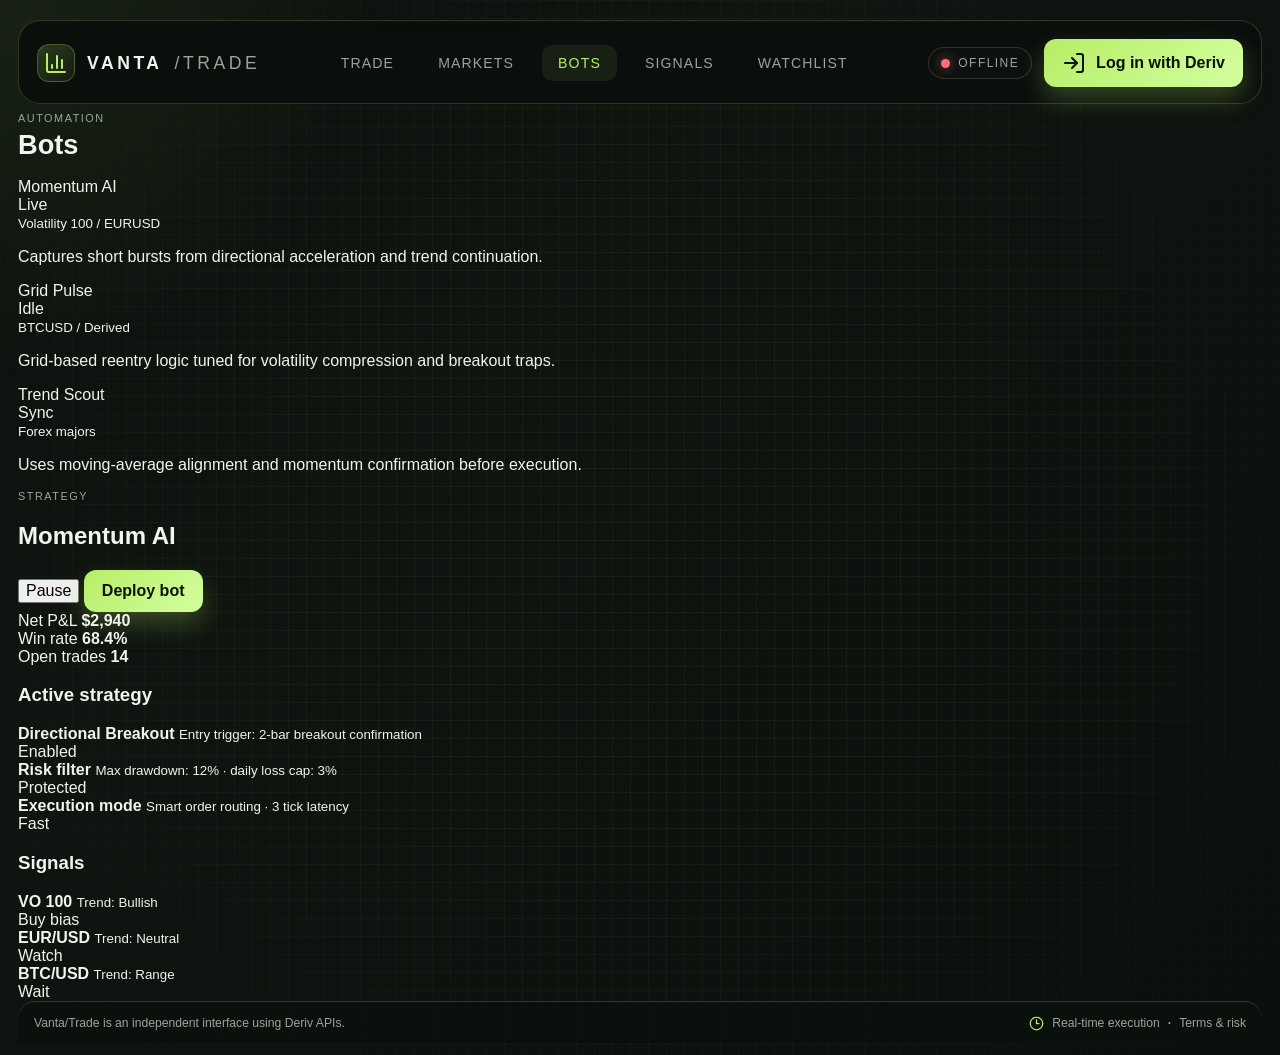
==== bots.html @ 262e4917 "7" ====
<!DOCTYPE html>
<html lang="en">
  <head>
    <meta charset="utf-8" />
    <meta name="viewport" content="width=device-width, initial-scale=1" />
    <title>Vanta/Trade — Bots</title>
    <meta name="description" content="Manage intelligent trading bots and automated strategies." />
    <meta name="theme-color" content="#111310" />
    <link rel="stylesheet" href="./assets/index-DjKOMQ6G.css" type="text/css" />
  </head>
  <body>
    <main class="terminal-shell">
      <div class="ambient-grid"></div>
      <header class="topbar">
        <button class="mobile-trigger" aria-label="Open markets">
          <svg xmlns="http://www.w3.org/2000/svg" width="24" height="24" viewBox="0 0 24 24" fill="none" stroke="currentColor" stroke-width="2" stroke-linecap="round" stroke-linejoin="round" class="lucide lucide-menu" aria-hidden="true">
            <path d="M4 5h16"></path>
            <path d="M4 12h16"></path>
            <path d="M4 19h16"></path>
          </svg>
        </button>
        <a class="brand" href="/">
          <span class="brand-mark">
            <svg xmlns="http://www.w3.org/2000/svg" width="24" height="24" viewBox="0 0 24 24" fill="none" stroke="currentColor" stroke-width="2" stroke-linecap="round" stroke-linejoin="round" class="lucide lucide-chart-column" aria-hidden="true">
              <path d="M3 3v16a2 2 0 0 0 2 2h16"></path>
              <path d="M18 17V9"></path>
              <path d="M13 17V5"></path>
              <path d="M8 17v-3"></path>
            </svg>
          </span>
          VANTA<span class="brand-thin">/TRADE</span>
        </a>
        <nav>
          <a href="index.html#terminal">Trade</a>
          <a href="index.html#markets">Markets</a>
          <a class="active" href="bots.html">Bots</a>
          <a href="signals.html">Signals</a>
          <a href="watchlist.html">Watchlist</a>
        </nav>
        <div class="top-actions">
          <div class="connection ">
            <i></i>
            OFFLINE
          </div>
          <button class="login-button">
            <svg xmlns="http://www.w3.org/2000/svg" width="24" height="24" viewBox="0 0 24 24" fill="none" stroke="currentColor" stroke-width="2" stroke-linecap="round" stroke-linejoin="round" class="lucide lucide-log-in" aria-hidden="true">
              <path d="m10 17 5-5-5-5"></path>
              <path d="M15 12H3"></path>
              <path d="M15 3h4a2 2 0 0 1 2 2v14a2 2 0 0 1-2 2h-4"></path>
            </svg>
            <span>Log in with Deriv</span>
          </button>
        </div>
      </header>

      <div class="bots-shell">
        <aside class="bots-aside">
          <div class="rail-head">
            <div>
              <span class="eyebrow">AUTOMATION</span>
              <h2>Bots</h2>
            </div>
          </div>

          <div class="bot-list">
            <div class="bot-card active">
              <div class="bot-card-header">
                <div class="bot-name">
                  <span class="bot-dot"></span>
                  <span>Momentum AI</span>
                </div>
                <span class="bot-status">Live</span>
              </div>
              <small>Volatility 100 / EURUSD</small>
              <p>Captures short bursts from directional acceleration and trend continuation.</p>
            </div>

            <div class="bot-card">
              <div class="bot-card-header">
                <div class="bot-name">
                  <span class="bot-dot"></span>
                  <span>Grid Pulse</span>
                </div>
                <span class="bot-status">Idle</span>
              </div>
              <small>BTCUSD / Derived</small>
              <p>Grid-based reentry logic tuned for volatility compression and breakout traps.</p>
            </div>

            <div class="bot-card">
              <div class="bot-card-header">
                <div class="bot-name">
                  <span class="bot-dot"></span>
                  <span>Trend Scout</span>
                </div>
                <span class="bot-status">Sync</span>
              </div>
              <small>Forex majors</small>
              <p>Uses moving-average alignment and momentum confirmation before execution.</p>
            </div>
          </div>
        </aside>

        <section class="bots-main">
          <div class="bot-header">
            <div>
              <span class="eyebrow">STRATEGY</span>
              <h1>Momentum AI</h1>
            </div>
            <div class="bot-actions">
              <button class="secondary-button">Pause</button>
              <button class="login-button">Deploy bot</button>
            </div>
          </div>

          <div class="bot-stats">
            <div class="stat-box">
              <span>Net P&amp;L</span>
              <strong>$2,940</strong>
            </div>
            <div class="stat-box">
              <span>Win rate</span>
              <strong>68.4%</strong>
            </div>
            <div class="stat-box">
              <span>Open trades</span>
              <strong>14</strong>
            </div>
          </div>

          <div class="bot-layout">
            <div class="panel-box">
              <h3>Active strategy</h3>
              <div class="strategy-row">
                <div class="strategy-meta">
                  <strong>Directional Breakout</strong>
                  <small>Entry trigger: 2-bar breakout confirmation</small>
                </div>
                <span class="pill">Enabled</span>
              </div>
              <div class="strategy-row">
                <div class="strategy-meta">
                  <strong>Risk filter</strong>
                  <small>Max drawdown: 12% · daily loss cap: 3%</small>
                </div>
                <span class="pill">Protected</span>
              </div>
              <div class="strategy-row">
                <div class="strategy-meta">
                  <strong>Execution mode</strong>
                  <small>Smart order routing · 3 tick latency</small>
                </div>
                <span class="pill">Fast</span>
              </div>
            </div>

            <div class="panel-box">
              <h3>Signals</h3>
              <div class="strategy-row">
                <div class="strategy-meta">
                  <strong>VO 100</strong>
                  <small>Trend: Bullish</small>
                </div>
                <span class="pill">Buy bias</span>
              </div>
              <div class="strategy-row">
                <div class="strategy-meta">
                  <strong>EUR/USD</strong>
                  <small>Trend: Neutral</small>
                </div>
                <span class="pill">Watch</span>
              </div>
              <div class="strategy-row">
                <div class="strategy-meta">
                  <strong>BTC/USD</strong>
                  <small>Trend: Range</small>
                </div>
                <span class="pill">Wait</span>
              </div>
            </div>
          </div>
        </section>
      </div>

      <footer>
        <span>Vanta/Trade is an independent interface using Deriv APIs.</span>
        <span>
          <svg xmlns="http://www.w3.org/2000/svg" width="24" height="24" viewBox="0 0 24 24" fill="none" stroke="currentColor" stroke-width="2" stroke-linecap="round" stroke-linejoin="round" class="lucide lucide-clock3" aria-hidden="true">
            <circle cx="12" cy="12" r="10"></circle>
            <path d="M12 6v6h4"></path>
          </svg>
          Real-time execution <b>·</b>
          <a href="https://deriv.com/terms-and-conditions/" target="_blank" rel="noreferrer">Terms &amp; risk</a>
        </span>
      </footer>
    </main>
    <script src="./assets/index-CjV58bTu.js"></script>
  </body>
</html>
---- assets/index-DjKOMQ6G.css ----
:root {
  --bg: #0b110d;
  --bg-2: #121912;
  --panel: rgba(15, 18, 15, 0.94);
  --panel-strong: rgba(19, 22, 19, 0.98);
  --panel-soft: rgba(23, 27, 24, 0.97);
  --line: rgba(168, 197, 128, 0.22);
  --line-strong: rgba(183, 237, 103, 0.26);
  --text: #f1f5ed;
  --muted: #9aa59a;
  --green: #b7ed67;
  --green-soft: rgba(183, 237, 103, 0.12);
  --green-strong: #d2ff91;
  --red: #ff6d7a;
  --amber: #f7d880;
  --shadow: 0 30px 75px rgba(0, 0, 0, 0.45);
  --radius: 20px;
}

* { box-sizing: border-box; }

html {
  scroll-behavior: smooth;
}

body {
  margin: 0;
  min-height: 100vh;
  font-family: "Manrope", Arial, sans-serif;
  background:
    radial-gradient(circle at top left, rgba(183, 237, 103, 0.08), transparent 22%),
    linear-gradient(135deg, #0b110d 0%, #0e140f 35%, #0b100d 100%);
  color: var(--text);
}

button, input, select {
  font: inherit;
}

button {
  cursor: pointer;
}

a { color: inherit; text-decoration: none; }

.terminal-shell {
  position: relative;
  max-width: 1500px;
  margin: 0 auto;
  padding: 20px 18px 12px;
}

.ambient-grid {
  position: absolute;
  inset: 0;
  background-image:
    linear-gradient(rgba(183, 237, 103, 0.06) 1px, transparent 1px),
    linear-gradient(90deg, rgba(183, 237, 103, 0.06) 1px, transparent 1px);
  background-size: 18px 18px;
  mask-image: radial-gradient(circle at center, black 30%, transparent 100%);
  pointer-events: none;
}

.topbar, .workspace, footer {
  position: relative;
  z-index: 1;
}

.topbar {
  display: flex;
  align-items: center;
  justify-content: space-between;
  min-height: 84px;
  padding: 14px 18px 12px;
  margin-bottom: 8px;
  border: 1px solid var(--line);
  border-radius: 22px;
  background: rgba(10, 15, 12, 0.92);
  backdrop-filter: blur(12px);
  box-shadow: inset 0 1px 0 rgba(255,255,255,0.02);
}

.mobile-trigger,
.close-mobile {
  display: none;
  width: 42px;
  height: 42px;
  border: 1px solid var(--line);
  border-radius: 12px;
  background: rgba(255,255,255,0.01);
  color: var(--text);
}

.brand {
  display: inline-flex;
  align-items: center;
  gap: 12px;
  font-size: 1.1rem;
  letter-spacing: 0.2em;
  font-weight: 700;
}

.brand-mark {
  display: inline-flex;
  align-items: center;
  justify-content: center;
  width: 38px;
  height: 38px;
  border-radius: 12px;
  background: linear-gradient(135deg, rgba(183, 237, 103, 0.2), rgba(183, 237, 103, 0.06));
  border: 1px solid var(--line-strong);
  color: var(--green);
}

.brand-thin {
  font-weight: 500;
  color: var(--muted);
}

.topbar nav {
  display: flex;
  align-items: center;
  gap: 12px;
  justify-content: center;
  flex: 1;
}

.topbar nav a {
  padding: 10px 16px;
  border-radius: 10px;
  color: var(--muted);
  font-size: 0.88rem;
  letter-spacing: 0.08em;
  text-transform: uppercase;
  transition: 0.2s ease;
}

.topbar nav a.active {
  color: var(--green);
  background: rgba(183, 237, 103, 0.08);
}

.top-actions {
  display: flex;
  align-items: center;
  gap: 12px;
}

.connection {
  display: inline-flex;
  align-items: center;
  gap: 8px;
  font-size: 0.75rem;
  letter-spacing: 0.12em;
  text-transform: uppercase;
  color: var(--muted);
  padding: 8px 12px;
  border: 1px solid var(--line);
  border-radius: 999px;
  background: rgba(255,255,255,0.01);
}

.connection i,
.live-label i,
.status-line i {
  display: inline-block;
  width: 9px;
  height: 9px;
  border-radius: 50%;
  background: var(--red);
  box-shadow: 0 0 12px rgba(255, 109, 122, 0.7);
}

.connection:not(.offline) i,
.live-label i,
.status-line i {
  background: var(--green);
  box-shadow: 0 0 16px rgba(183, 237, 103, 0.65);
}

.login-button, .buy-button {
  display: inline-flex;
  align-items: center;
  justify-content: center;
  gap: 10px;
  border: none;
  border-radius: 12px;
  padding: 12px 18px;
  color: #091109;
  background: linear-gradient(135deg, var(--green), #d3ff9f);
  font-weight: 700;
  box-shadow: 0 12px 26px rgba(183, 237, 103, 0.25);
}

.workspace {
  display: grid;
  grid-template-columns: 330px minmax(0, 1.3fr) 360px;
  gap: 18px;
  min-height: 760px;
  margin-bottom: 14px;
}

.market-rail,
.chart-panel,
.trade-ticket {
  background: rgba(14, 18, 16, 0.96);
  border: 1px solid var(--line);
  border-radius: var(--radius);
  box-shadow: var(--shadow);
}

.market-rail {
  padding: 18px 14px 16px;
}

.rail-head,
.ticket-head,
.instrument-head,
.chart-tools,
.market-strip {
  display: flex;
  align-items: center;
  justify-content: space-between;
}

.rail-head {
  margin-bottom: 18px;
}

.eyebrow {
  display: block;
  color: var(--muted);
  letter-spacing: 0.14em;
  font-size: 0.68rem;
  text-transform: uppercase;
}

.rail-head h2,
.ticket-head h2 {
  margin: 6px 0 0;
  font-size: 1.7rem;
  line-height: 1.1;
}

.search {
  display: flex;
  align-items: center;
  gap: 8px;
  padding: 12px 14px;
  border: 1px solid var(--line);
  border-radius: 14px;
  background: rgba(9, 11, 10, 0.8);
  margin-bottom: 16px;
}

.search svg {
  width: 18px;
  height: 18px;
  color: var(--muted);
}

.search input {
  width: 100%;
  border: none;
  background: transparent;
  color: var(--text);
  outline: none;
}

.search input::placeholder { color: var(--muted); }

.market-tabs {
  display: grid;
  grid-template-columns: repeat(4, minmax(0, 1fr));
  gap: 8px;
  margin-bottom: 14px;
}

.market-tabs button,
.contract-grid button,
.quick-stakes button,
.chart-tools button {
  border: 1px solid var(--line);
  background: rgba(255,255,255,0.02);
  color: var(--muted);
  border-radius: 10px;
  transition: 0.2s ease;
}

.market-tabs button {
  padding: 9px 8px;
  font-size: 0.72rem;
  letter-spacing: 0.08em;
  text-transform: uppercase;
}

.market-tabs button.selected,
.contract-grid button.active,
.quick-stakes button.active,
.chart-tools button.active {
  background: rgba(183, 237, 103, 0.12);
  color: var(--text);
  border-color: var(--line-strong);
  box-shadow: inset 0 0 0 1px rgba(183, 237, 103, 0.12);
}

.symbol-list {
  display: flex;
  flex-direction: column;
  gap: 8px;
}

.symbol {
  display: flex;
  align-items: center;
  gap: 10px;
  width: 100%;
  padding: 10px 10px 10px 8px;
  border: 1px solid transparent;
  border-radius: 14px;
  background: transparent;
  text-align: left;
  color: var(--text);
}

.symbol.active {
  border-color: var(--line-strong);
  background: rgba(183, 237, 103, 0.05);
}

.symbol-icon,
.asset-badge {
  display: inline-flex;
  align-items: center;
  justify-content: center;
  width: 38px;
  height: 38px;
  border-radius: 12px;
  background: rgba(183, 237, 103, 0.08);
  border: 1px solid var(--line-strong);
  color: var(--green);
  font-weight: 700;
  font-size: 0.78rem;
}

.symbol-copy {
  display: flex;
  flex-direction: column;
  flex: 1;
  gap: 2px;
}

.symbol-copy strong {
  font-size: 0.96rem;
}

.symbol-copy small {
  color: var(--muted);
}

.mini-bars {
  display: inline-flex;
  align-items: flex-end;
  gap: 3px;
  height: 24px;
}

.mini-bars i {
  display: block;
  width: 4px;
  border-radius: 99px;
  background: linear-gradient(180deg, rgba(183, 237, 103, 0.95), rgba(183, 237, 103, 0.25));
}

.mini-bars i:nth-child(1) { height: 35%; }
.mini-bars i:nth-child(2) { height: 55%; }
.mini-bars i:nth-child(3) { height: 70%; }
.mini-bars i:nth-child(4) { height: 90%; }

.rail-note {
  display: flex;
  align-items: flex-start;
  gap: 10px;
  margin-top: 18px;
  padding: 12px 10px;
  border: 1px solid var(--line);
  border-radius: 16px;
  background: rgba(183, 237, 103, 0.03);
  color: var(--muted);
}

.rail-note svg {
  width: 18px;
  height: 18px;
  color: var(--green);
  margin-top: 2px;
}

.rail-note strong {
  color: var(--text);
  display: block;
  margin-bottom: 4px;
}

.chart-panel {
  display: flex;
  flex-direction: column;
  padding: 18px 18px 16px;
  background: rgba(12, 15, 13, 0.98);
}

.instrument-head {
  padding: 4px 0 12px;
  gap: 16px;
}

.instrument-title {
  display: flex;
  align-items: center;
  gap: 12px;
  background: transparent;
  border: none;
  color: var(--text);
  padding: 0;
  text-align: left;
}

.instrument-title span {
  display: flex;
  flex-direction: column;
}

.instrument-title small {
  color: var(--muted);
  letter-spacing: 0.08em;
  text-transform: uppercase;
  font-size: 0.68rem;
}

.instrument-title strong {
  font-size: 1.4rem;
}

.market-price {
  display: flex;
  align-items: center;
  gap: 12px;
  margin-left: auto;
}

.market-price strong {
  font-size: clamp(1.8rem, 3vw, 2.6rem);
  letter-spacing: -0.05em;
}

.market-price .up,
.up {
  color: var(--green);
}

.chart-tools {
  gap: 14px;
  padding: 0 0 8px;
  color: var(--muted);
}

.chart-tools > div {
  display: flex;
  gap: 8px;
}

.chart-tools button {
  min-width: 48px;
  padding: 8px 10px;
}

.price-chart {
  position: relative;
  width: 100%;
  height: 420px;
  margin-top: 8px;
  border: 1px solid var(--line);
  border-radius: 18px;
  background: linear-gradient(180deg, rgba(9, 14, 11, 0.96), rgba(9, 14, 11, 0.88));
  overflow: hidden;
}

.price-chart svg {
  width: 100%;
  height: 100%;
  display: block;
}

.gridline {
  stroke: rgba(183, 237, 103, 0.14);
  stroke-width: 1;
}

.chartline {
  fill: none;
  stroke-width: 3;
  stroke-linecap: round;
  stroke-linejoin: round;
}

.chartline.positive {
  stroke: var(--green);
}

.chart-dot {
  stroke: var(--green);
  stroke-width: 3;
  fill: var(--green);
}

.price-flag {
  position: absolute;
  right: 18px;
  transform: translateY(-50%);
  padding: 7px 10px;
  border-radius: 10px;
  background: rgba(183, 237, 103, 0.08);
  border: 1px solid var(--line-strong);
  color: var(--green);
  font-size: 0.8rem;
  font-weight: 700;
}

.chart-footer {
  display: flex;
  align-items: center;
  gap: 18px;
  padding: 12px 4px 8px;
  color: var(--muted);
  font-size: 0.82rem;
}

.live-label {
  margin-left: auto;
  display: inline-flex;
  align-items: center;
  gap: 8px;
  color: var(--green);
  letter-spacing: 0.14em;
}

.market-strip {
  padding: 12px 14px;
  border: 1px solid var(--line);
  border-radius: 16px;
  background: rgba(255,255,255,0.02);
  gap: 14px;
}

.market-strip > div {
  flex: 1;
  display: flex;
  flex-direction: column;
  gap: 5px;
}

.market-strip span {
  color: var(--muted);
  font-size: 0.7rem;
  letter-spacing: 0.1em;
  text-transform: uppercase;
}

.market-strip strong {
  font-size: 1rem;
}

.trade-ticket {
  padding: 18px 16px 16px;
}

.ticket-head {
  margin-bottom: 20px;
}

.ticket-head svg {
  color: var(--green);
}

.field-block {
  margin-bottom: 18px;
}

.field-block label {
  display: block;
  margin-bottom: 8px;
  color: var(--muted);
  font-size: 0.8rem;
  letter-spacing: 0.08em;
  text-transform: uppercase;
}

.contract-grid {
  display: grid;
  grid-template-columns: repeat(2, minmax(0, 1fr));
  gap: 8px;
}

.contract-grid button {
  display: flex;
  align-items: center;
  justify-content: center;
  gap: 8px;
  padding: 11px 10px;
  color: var(--text);
  min-height: 52px;
}

.contract-grid button svg {
  width: 16px;
  height: 16px;
}

.field-block.split {
  display: grid;
  grid-template-columns: 1fr 1fr;
  gap: 10px;
}

.field-block input,
.field-block select {
  width: 100%;
  padding: 12px 12px;
  border-radius: 12px;
  border: 1px solid var(--line);
  background: rgba(10, 12, 11, 0.9);
  color: var(--text);
  outline: none;
}

.money-input {
  display: flex;
  align-items: center;
  border: 1px solid var(--line);
  border-radius: 12px;
  background: rgba(10, 12, 11, 0.9);
  overflow: hidden;
}

.money-input span {
  padding: 12px 10px;
  color: var(--muted);
  border-right: 1px solid var(--line);
}

.money-input input {
  flex: 1;
  border: none;
  background: transparent;
  padding: 12px 14px;
}

.quick-stakes {
  display: grid;
  grid-template-columns: repeat(4, minmax(0, 1fr));
  gap: 8px;
  margin-top: 10px;
}

.quick-stakes button {
  padding: 10px 8px;
  color: var(--text);
}

.payout-card {
  display: grid;
  grid-template-columns: 1fr 1fr;
  gap: 10px;
  padding: 14px 12px;
  margin: 12px 0 18px;
  border: 1px solid var(--line);
  border-radius: 14px;
  background: rgba(255,255,255,0.01);
}

.payout-card span {
  display: block;
  color: var(--muted);
  font-size: 0.74rem;
  margin-bottom: 6px;
}

.payout-card strong {
  font-size: 1.1rem;
}

.buy-button {
  width: 100%;
  margin-bottom: 14px;
}

.risk-copy {
  display: flex;
  align-items: flex-start;
  gap: 10px;
  color: var(--muted);
  font-size: 0.8rem;
  line-height: 1.5;
  margin: 0 0 18px;
}

.risk-copy svg {
  width: 18px;
  height: 18px;
  color: var(--green);
  margin-top: 2px;
  flex-shrink: 0;
}

.status-line {
  display: flex;
  align-items: center;
  gap: 8px;
  padding-top: 14px;
  border-top: 1px solid var(--line);
  color: var(--muted);
  font-size: 0.8rem;
  line-height: 1.4;
}

footer {
  display: flex;
  align-items: center;
  justify-content: space-between;
  gap: 12px;
  padding: 14px 16px 12px;
  color: var(--muted);
  font-size: 0.76rem;
  border-top: 1px solid var(--line);
  background: rgba(11, 17, 13, 0.8);
  border-radius: 18px 18px 0 0;
}

footer span {
  display: inline-flex;
  align-items: center;
  gap: 8px;
}

footer svg {
  width: 15px;
  height: 15px;
  color: var(--green);
}

@media (max-width: 1100px) {
  .workspace {
    grid-template-columns: 1fr;
  }

  .market-rail {
    position: fixed;
    inset: 88px auto 0 0;
    width: min(88vw, 360px);
    height: calc(100vh - 100px);
    transform: translateX(-112%);
    transition: transform 0.25s ease;
    z-index: 30;
    overflow-y: auto;
  }

  .market-rail.open {
    transform: translateX(0);
  }

  .mobile-trigger,
  .close-mobile {
    display: inline-flex;
    align-items: center;
    justify-content: center;
  }

  .chart-panel,
  .trade-ticket {
    min-width: 0;
  }

  footer {
    flex-direction: column;
    align-items: flex-start;
  }
}

@media (max-width: 720px) {
  .topbar {
    gap: 10px;
    flex-wrap: wrap;
    padding-inline: 12px;
  }

  .brand {
    letter-spacing: 0.12em;
    font-size: 0.95rem;
  }

  .topbar nav {
    display: none;
  }

  .top-actions {
    margin-left: auto;
  }

  .connection {
    display: none;
  }

  .instrument-head {
    flex-direction: column;
    align-items: flex-start;
  }

  .market-price {
    width: 100%;
    margin-left: 0;
    justify-content: space-between;
  }

  .contract-grid,
  .field-block.split,
  .quick-stakes,
  .payout-card {
    grid-template-columns: 1fr;
  }

  .chart-tools {
    flex-wrap: wrap;
  }

  .price-chart {
    height: 300px;
  }
}
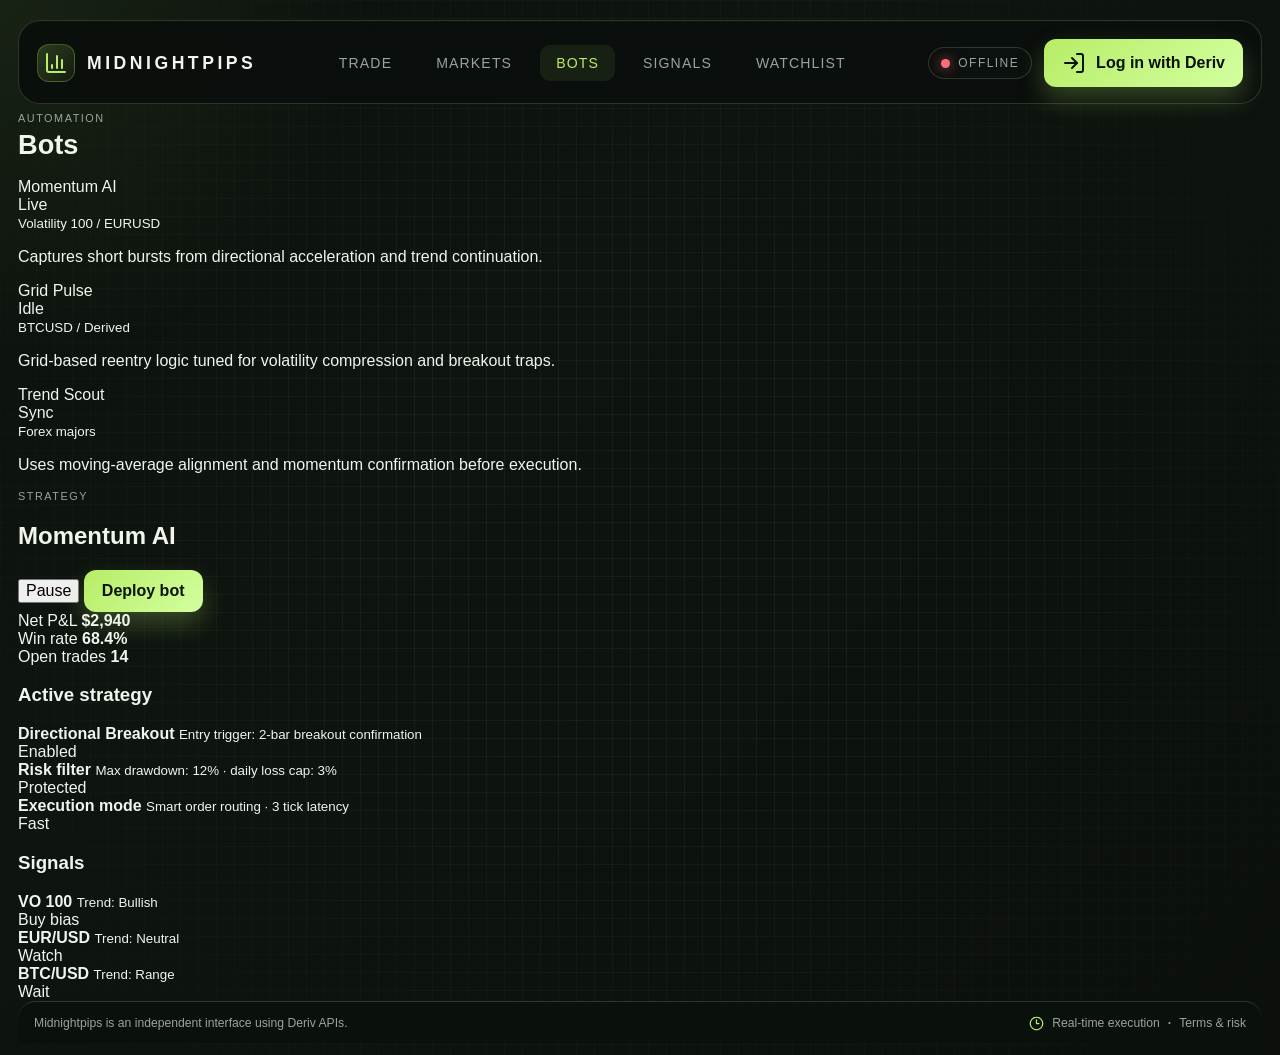
==== commit 8c5ed157: "3.2" ====
--- a/bots.html
+++ b/bots.html
@@ -3,7 +3,7 @@
   <head>
     <meta charset="utf-8" />
     <meta name="viewport" content="width=device-width, initial-scale=1" />
-    <title>Vanta/Trade — Bots</title>
+    <title>Midnightpips — Bots</title>
     <meta name="description" content="Manage intelligent trading bots and automated strategies." />
     <meta name="theme-color" content="#111310" />
     <link rel="stylesheet" href="./assets/index-DjKOMQ6G.css" type="text/css" />
@@ -28,7 +28,7 @@
               <path d="M8 17v-3"></path>
             </svg>
           </span>
-          VANTA<span class="brand-thin">/TRADE</span>
+          MIDNIGHTPIPS
         </a>
         <nav>
           <a href="index.html#terminal">Trade</a>
@@ -183,7 +183,7 @@
       </div>
 
       <footer>
-        <span>Vanta/Trade is an independent interface using Deriv APIs.</span>
+        <span>Midnightpips is an independent interface using Deriv APIs.</span>
         <span>
           <svg xmlns="http://www.w3.org/2000/svg" width="24" height="24" viewBox="0 0 24 24" fill="none" stroke="currentColor" stroke-width="2" stroke-linecap="round" stroke-linejoin="round" class="lucide lucide-clock3" aria-hidden="true">
             <circle cx="12" cy="12" r="10"></circle>
--- a/assets/index-DjKOMQ6G.css
+++ b/assets/index-DjKOMQ6G.css
@@ -66,6 +66,21 @@
   z-index: 1;
 }
 
+.mobile-nav-overlay {
+  position: fixed;
+  inset: 0;
+  background: rgba(7, 11, 9, 0.52);
+  opacity: 0;
+  pointer-events: none;
+  transition: opacity 0.2s ease;
+  z-index: 20;
+}
+
+.mobile-nav-overlay.visible {
+  opacity: 1;
+  pointer-events: auto;
+}
+
 .topbar {
   display: flex;
   align-items: center;
